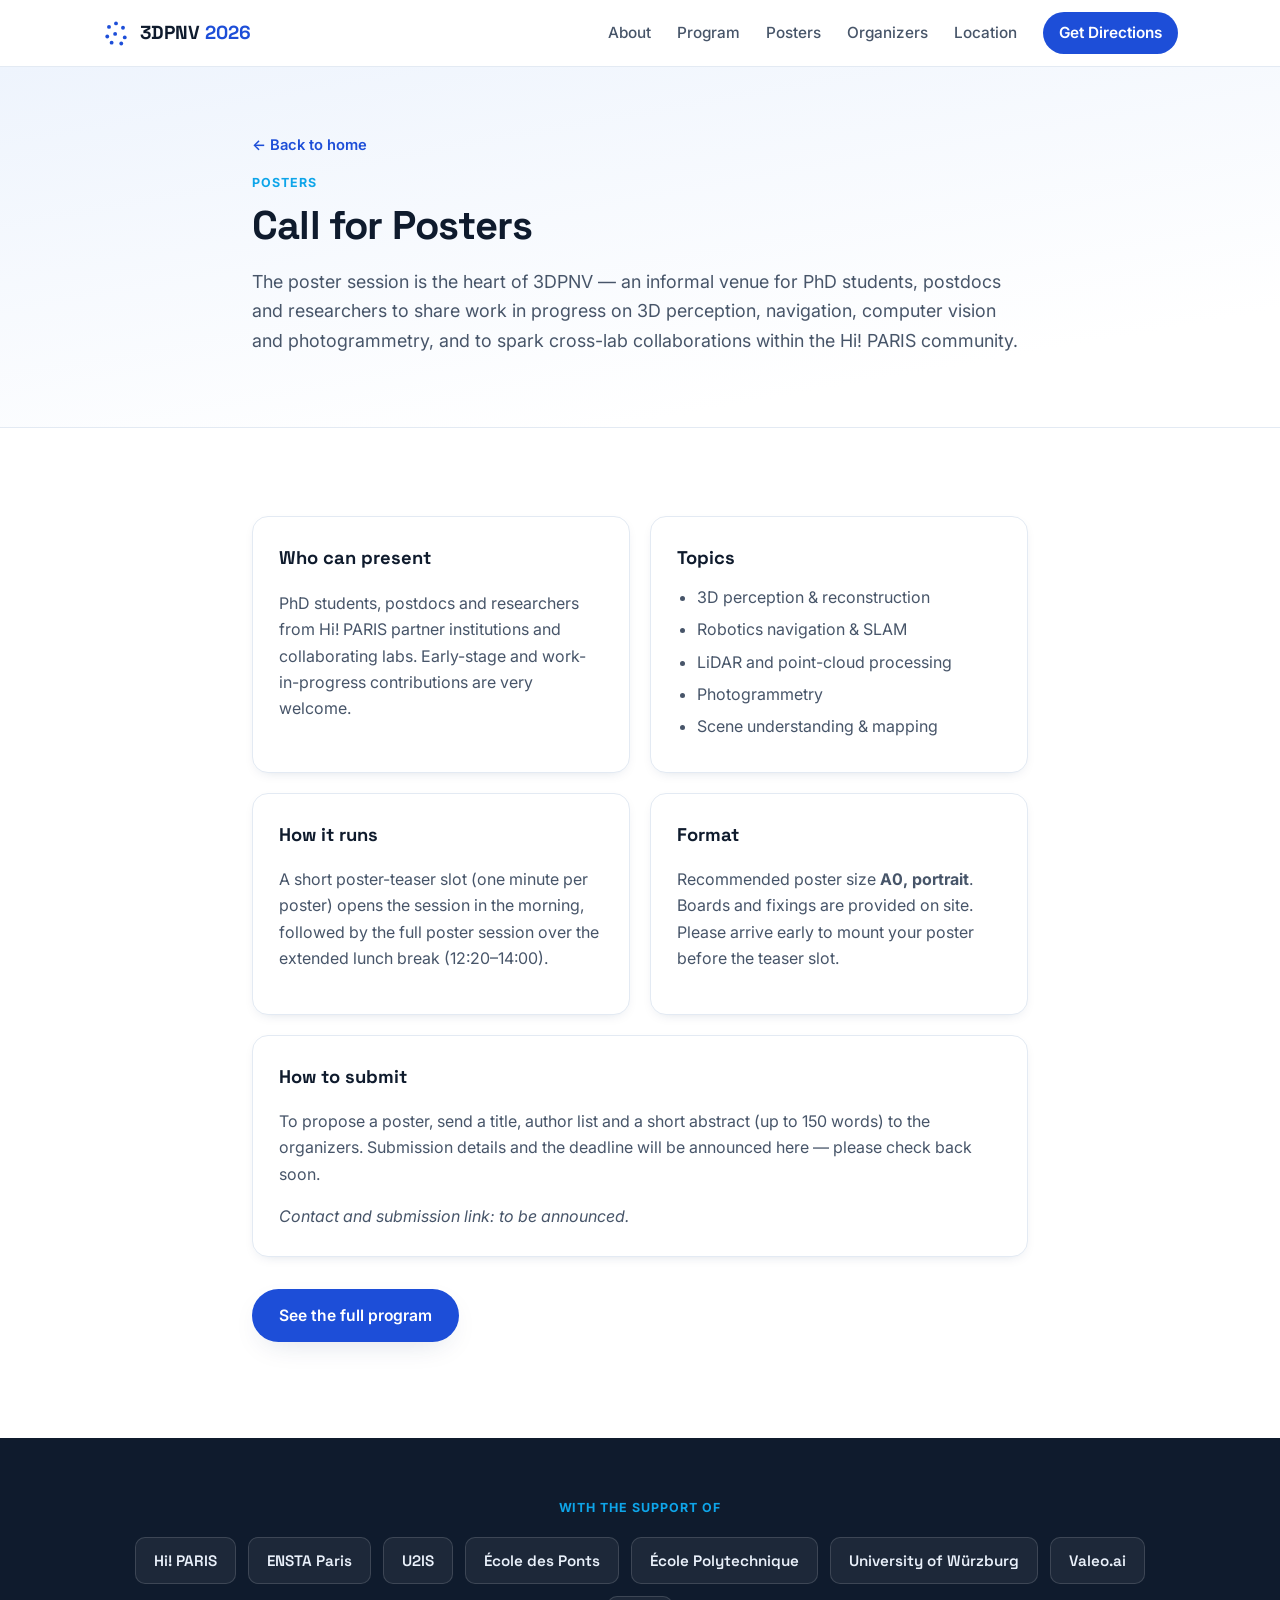
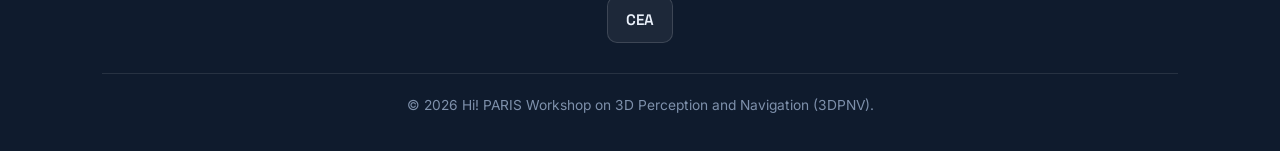
==== posters.html @ d4bc9b24 "first commit" ====
<!DOCTYPE html>
<html lang="en">
<head>
  <meta charset="UTF-8" />
  <meta name="viewport" content="width=device-width, initial-scale=1.0" />
  <title>Posters — 3DPNV 2026</title>
  <meta name="description" content="Call for posters — Hi! PARIS 1st Workshop on 3D Perception and Navigation, ENSTA Paris, 1 September 2026." />
  <meta name="author" content="Lakshminarasimhan Srinivasan" />
  <link rel="icon" type="image/svg+xml" href="favicon.svg" />
  <link rel="preconnect" href="https://fonts.googleapis.com" />
  <link rel="preconnect" href="https://fonts.gstatic.com" crossorigin />
  <link href="https://fonts.googleapis.com/css2?family=Inter:wght@400;500;600;700;800&family=Space+Grotesk:wght@500;600;700&display=swap" rel="stylesheet" />
  <link rel="stylesheet" href="css/styles.css" />
</head>
<body>

  <!-- NAVBAR -->
  <header class="navbar" id="top">
    <div class="container nav-inner">
      <a href="index.html" class="brand">
        <span class="brand-mark" aria-hidden="true">
          <svg viewBox="0 0 32 32" width="28" height="28" fill="none">
            <circle cx="8" cy="9" r="2.2" /><circle cx="16" cy="5" r="2.2" /><circle cx="24" cy="10" r="2.2" />
            <circle cx="6" cy="20" r="2.2" /><circle cx="15" cy="17" r="2.2" /><circle cx="26" cy="21" r="2.2" />
            <circle cx="11" cy="27" r="2.2" /><circle cx="22" cy="28" r="2.2" />
          </svg>
        </span>
        <span class="brand-text">3DPNV<span class="brand-year">&nbsp;2026</span></span>
      </a>
      <nav class="nav-links" id="navLinks" aria-label="Primary">
        <a href="index.html#about">About</a>
        <a href="index.html#schedule">Program</a>
        <a href="posters.html">Posters</a>
        <a href="index.html#organizers">Organizers</a>
        <a href="index.html#location">Location</a>
        <a href="index.html#location" class="nav-cta">Get Directions</a>
      </nav>
      <button class="nav-toggle" id="navToggle" aria-label="Toggle menu" aria-expanded="false" aria-controls="navLinks">
        <span></span><span></span><span></span>
      </button>
    </div>
  </header>

  <!-- HERO -->
  <section class="subpage-hero">
    <div class="container narrow">
      <a href="index.html" class="back-link">← Back to home</a>
      <p class="kicker">Posters</p>
      <h1 class="section-title">Call for Posters</h1>
      <p class="lead">
        The poster session is the heart of 3DPNV — an informal venue for PhD students, postdocs and researchers
        to share work in progress on 3D perception, navigation, computer vision and photogrammetry, and to spark
        cross-lab collaborations within the Hi! PARIS community.
      </p>
    </div>
  </section>

  <!-- DETAILS -->
  <section class="section">
    <div class="container narrow">
      <div class="info-grid">
        <div class="info-card">
          <h3>Who can present</h3>
          <p>PhD students, postdocs and researchers from Hi! PARIS partner institutions and collaborating labs.
             Early-stage and work-in-progress contributions are very welcome.</p>
        </div>
        <div class="info-card">
          <h3>Topics</h3>
          <ul>
            <li>3D perception &amp; reconstruction</li>
            <li>Robotics navigation &amp; SLAM</li>
            <li>LiDAR and point-cloud processing</li>
            <li>Photogrammetry</li>
            <li>Scene understanding &amp; mapping</li>
          </ul>
        </div>
        <div class="info-card">
          <h3>How it runs</h3>
          <p>A short poster-teaser slot (one minute per poster) opens the session in the morning, followed by the
             full poster session over the extended lunch break (12:20–14:00).</p>
        </div>
        <div class="info-card">
          <h3>Format</h3>
          <p>Recommended poster size <strong>A0, portrait</strong>. Boards and fixings are provided on site.
             Please arrive early to mount your poster before the teaser slot.</p>
        </div>
      </div>

      <div class="info-card" style="margin-top:20px">
        <h3>How to submit</h3>
        <p>To propose a poster, send a title, author list and a short abstract (up to 150 words) to the organizers.
           Submission details and the deadline will be announced here — please check back soon.</p>
        <p style="margin-bottom:0"><em>Contact and submission link: to be announced.</em></p>
      </div>

      <p style="margin-top:32px"><a href="index.html#schedule" class="btn btn-primary">See the full program</a></p>
    </div>
  </section>

  <!-- FOOTER -->
  <footer class="footer">
    <div class="container">
      <p class="kicker center">With the support of</p>
      <div class="partners">
        <span class="partner">Hi! PARIS</span>
        <span class="partner">ENSTA Paris</span>
        <span class="partner">U2IS</span>
        <span class="partner">École des Ponts</span>
        <span class="partner">École Polytechnique</span>
        <span class="partner">University of Würzburg</span>
        <span class="partner">Valeo.ai</span>
        <span class="partner">CEA</span>
      </div>
      <p class="copyright">© 2026 Hi! PARIS Workshop on 3D Perception and Navigation (3DPNV).</p>
    </div>
  </footer>

  <script src="js/main.js"></script>
</body>
</html>
---- css/styles.css ----
/* ============================================================
   3DPNV 2026 — Hi! PARIS Workshop on 3D Perception and Navigation
   Light & modern theme
   ============================================================ */

:root {
  --bg: #ffffff;
  --bg-alt: #f5f8fc;
  --bg-hero: #eef4fd;
  --ink: #0f1b2d;
  --ink-soft: #475569;
  --ink-faint: #7c8aa0;
  --line: #e3eaf3;
  --brand: #1d4ed8;
  --brand-dark: #1736a8;
  --brand-soft: #e7efff;
  --accent: #0ea5e9;
  --accent-2: #06b6d4;
  --ok: #0f9d58;
  --ok-bg: #e6f6ee;
  --warn: #b7791f;
  --warn-bg: #fdf3e2;
  --tba: #6b7280;
  --tba-bg: #eef1f5;
  --radius: 16px;
  --radius-sm: 10px;
  --shadow: 0 10px 30px -12px rgba(16, 42, 92, 0.18);
  --shadow-sm: 0 4px 14px -8px rgba(16, 42, 92, 0.25);
  --maxw: 1120px;
  --font: "Inter", system-ui, -apple-system, Segoe UI, Roboto, Helvetica, Arial, sans-serif;
  --display: "Space Grotesk", var(--font);
}

* { box-sizing: border-box; }

html { scroll-behavior: smooth; scroll-padding-top: 80px; }

body {
  margin: 0;
  font-family: var(--font);
  color: var(--ink);
  background: var(--bg);
  line-height: 1.65;
  -webkit-font-smoothing: antialiased;
  text-rendering: optimizeLegibility;
}

a { color: var(--brand); text-decoration: none; }
a:hover { text-decoration: underline; }

.container { width: 100%; max-width: var(--maxw); margin: 0 auto; padding: 0 22px; }
.narrow { max-width: 820px; }
.center { text-align: center; }

img, svg, iframe { max-width: 100%; }

/* ---------------- Navbar ---------------- */
.navbar {
  position: sticky; top: 0; z-index: 60;
  background: rgba(255, 255, 255, 0.85);
  backdrop-filter: saturate(160%) blur(10px);
  border-bottom: 1px solid var(--line);
}
.nav-inner { display: flex; align-items: center; justify-content: space-between; height: 66px; }

.brand { display: flex; align-items: center; gap: 10px; font-family: var(--display); font-weight: 700; font-size: 1.18rem; color: var(--ink); }
.brand:hover { text-decoration: none; }
.brand-mark svg circle { fill: var(--brand); }
.brand-mark { display: inline-flex; }
.brand-year { color: var(--brand); }

.nav-links { display: flex; align-items: center; gap: 26px; }
.nav-links a { color: var(--ink-soft); font-weight: 500; font-size: 0.96rem; }
.nav-links a:hover { color: var(--brand); text-decoration: none; }
.nav-cta {
  background: var(--brand); color: #fff !important; padding: 8px 16px;
  border-radius: 999px; font-weight: 600 !important;
}
.nav-cta:hover { background: var(--brand-dark); }

.nav-toggle { display: none; flex-direction: column; gap: 5px; background: none; border: 0; cursor: pointer; padding: 8px; }
.nav-toggle span { width: 24px; height: 2px; background: var(--ink); border-radius: 2px; transition: 0.25s; }
.nav-toggle.open span:nth-child(1) { transform: translateY(7px) rotate(45deg); }
.nav-toggle.open span:nth-child(2) { opacity: 0; }
.nav-toggle.open span:nth-child(3) { transform: translateY(-7px) rotate(-45deg); }

/* ---------------- Hero ---------------- */
.hero {
  position: relative; overflow: hidden;
  background: linear-gradient(170deg, var(--bg-hero) 0%, #ffffff 70%);
  padding: 92px 0 84px;
  border-bottom: 1px solid var(--line);
}
.hero-bg { position: absolute; inset: 0; pointer-events: none; }
.hero-bg .dots { width: 100%; height: 100%; opacity: 0.5; }
.hero-bg .dots circle { fill: var(--brand); }
.hero-bg .dots line { stroke: var(--accent); stroke-width: 0.6; }

.hero-inner { position: relative; z-index: 2; max-width: 880px; }
.hero-eyebrow {
  display: inline-block; margin: 0 0 14px; font-weight: 600; letter-spacing: 0.06em;
  text-transform: uppercase; font-size: 0.8rem; color: var(--brand);
  background: var(--brand-soft); padding: 6px 14px; border-radius: 999px;
}
.hero-title {
  font-family: var(--display); font-weight: 700; line-height: 1.05;
  font-size: clamp(2.3rem, 6vw, 4rem); margin: 0 0 18px; letter-spacing: -0.02em;
}
.hero-title .grad {
  background: linear-gradient(100deg, var(--brand), var(--accent-2));
  -webkit-background-clip: text; background-clip: text; color: transparent;
}
.hero-sub { font-size: clamp(1.05rem, 2.3vw, 1.3rem); color: var(--ink-soft); margin: 0 0 28px; max-width: 620px; }

.hero-meta { display: flex; flex-wrap: wrap; gap: 12px; margin-bottom: 30px; }
.meta-pill {
  display: inline-flex; align-items: center; gap: 9px;
  background: #fff; border: 1px solid var(--line); border-radius: 999px;
  padding: 9px 16px; font-weight: 600; font-size: 0.95rem; box-shadow: var(--shadow-sm);
}
.meta-pill svg { fill: none; stroke: var(--brand); stroke-width: 2; stroke-linecap: round; stroke-linejoin: round; }

.hero-actions { display: flex; flex-wrap: wrap; gap: 14px; }

/* ---------------- Buttons ---------------- */
.btn {
  display: inline-flex; align-items: center; justify-content: center;
  padding: 13px 26px; border-radius: 999px; font-weight: 600; font-size: 0.98rem;
  cursor: pointer; transition: transform 0.15s ease, box-shadow 0.2s ease, background 0.2s ease;
  border: 1px solid transparent;
}
.btn:hover { text-decoration: none; transform: translateY(-2px); }
.btn-primary { background: var(--brand); color: #fff; box-shadow: var(--shadow); }
.btn-primary:hover { background: var(--brand-dark); }
.btn-ghost { background: #fff; color: var(--brand); border-color: #c9d8f5; }
.btn-ghost:hover { border-color: var(--brand); background: var(--brand-soft); }

/* ---------------- Sections ---------------- */
.section { padding: 80px 0; }
.section-alt { background: var(--bg-alt); border-top: 1px solid var(--line); border-bottom: 1px solid var(--line); }

.kicker {
  margin: 0 0 10px; font-weight: 700; letter-spacing: 0.08em; text-transform: uppercase;
  font-size: 0.78rem; color: var(--accent);
}
.kicker.center { text-align: center; }
.section-title {
  font-family: var(--display); font-weight: 700; letter-spacing: -0.02em;
  font-size: clamp(1.7rem, 3.6vw, 2.5rem); margin: 0 0 18px; line-height: 1.12;
}
.section-note { color: var(--ink-faint); margin: -6px 0 26px; font-size: 0.96rem; }
.lead { font-size: 1.12rem; color: var(--ink-soft); margin: 0 0 24px; }
.lead strong { color: var(--ink); }

/* ---------------- About ---------------- */
.chips { display: flex; flex-wrap: wrap; gap: 10px; margin-bottom: 40px; }
.chip {
  background: var(--brand-soft); color: var(--brand-dark); font-weight: 600; font-size: 0.9rem;
  padding: 7px 15px; border-radius: 999px; border: 1px solid #d4e2ff;
}

.facts { display: grid; grid-template-columns: repeat(4, 1fr); gap: 18px; }
.fact {
  background: #fff; border: 1px solid var(--line); border-radius: var(--radius);
  padding: 24px 18px; text-align: center; box-shadow: var(--shadow-sm);
}
.fact-num {
  display: block; font-family: var(--display); font-weight: 700; font-size: 2.4rem;
  color: var(--brand); line-height: 1;
}
.fact-label { display: block; margin-top: 8px; color: var(--ink-soft); font-size: 0.92rem; }

/* ---------------- Schedule ---------------- */
.sched-tabs { display: inline-flex; gap: 6px; background: #fff; border: 1px solid var(--line); border-radius: 999px; padding: 5px; margin-bottom: 34px; box-shadow: var(--shadow-sm); flex-wrap: wrap; }
.tab {
  border: 0; background: none; cursor: pointer; font-family: var(--font);
  font-weight: 600; font-size: 0.95rem; color: var(--ink-soft);
  padding: 10px 20px; border-radius: 999px; transition: 0.2s;
}
.tab.active { background: var(--brand); color: #fff; }

.sched-panel { animation: fade 0.35s ease; }
.sched-panel[hidden] { display: none; }
@keyframes fade { from { opacity: 0; transform: translateY(6px); } to { opacity: 1; transform: none; } }

.session-label {
  font-family: var(--display); font-weight: 600; color: var(--ink-faint);
  text-transform: uppercase; letter-spacing: 0.1em; font-size: 0.78rem;
  margin: 22px 0 8px; padding-left: 4px;
}

.timeline { display: flex; flex-direction: column; gap: 12px; }
.t-item {
  display: grid; grid-template-columns: 130px 1fr; gap: 18px; align-items: start;
  background: #fff; border: 1px solid var(--line); border-left: 4px solid var(--line);
  border-radius: var(--radius-sm); padding: 16px 20px; box-shadow: var(--shadow-sm);
  transition: transform 0.15s ease, box-shadow 0.2s ease;
}
.t-item:hover { transform: translateX(3px); box-shadow: var(--shadow); }
.t-time { font-weight: 700; color: var(--ink); font-variant-numeric: tabular-nums; font-size: 1.02rem; }
.t-time span { display: block; color: var(--ink-faint); font-weight: 500; font-size: 0.86rem; }
.t-title { margin: 0; font-size: 1.08rem; font-weight: 600; }
.t-meta { margin: 4px 0 0; color: var(--ink-soft); font-size: 0.94rem; }
.t-tags { display: flex; flex-wrap: wrap; gap: 7px; margin-bottom: 6px; }

.tag {
  font-size: 0.72rem; font-weight: 700; text-transform: uppercase; letter-spacing: 0.04em;
  padding: 3px 9px; border-radius: 6px; background: var(--tba-bg); color: var(--tba);
}
.tag-keynote { background: var(--brand-soft); color: var(--brand-dark); }
.tag-poster { background: #efe7fb; color: #6b21a8; }
.tag-ok { background: var(--ok-bg); color: var(--ok); }
.tag-tbc { background: var(--warn-bg); color: var(--warn); }
.tag-tba { background: var(--tba-bg); color: var(--tba); }

.type-keynote { border-left-color: var(--brand); }
.type-talk { border-left-color: var(--accent); }
.type-poster { border-left-color: #8b5cf6; }
.type-break { border-left-color: var(--line); background: var(--bg-alt); }
.type-break .t-title { color: var(--ink-soft); font-weight: 600; }
.type-open, .type-close { border-left-color: var(--ink); }

/* ---------------- Organizers ---------------- */
.org-grid { display: grid; grid-template-columns: repeat(3, 1fr); gap: 20px; }
.org-card {
  background: #fff; border: 1px solid var(--line); border-radius: var(--radius);
  padding: 26px 22px; box-shadow: var(--shadow-sm); transition: transform 0.15s ease, box-shadow 0.2s ease;
}
.org-card:hover { transform: translateY(-4px); box-shadow: var(--shadow); }
.org-card h3 { margin: 14px 0 6px; font-size: 1.12rem; }
.org-card p { margin: 0; color: var(--ink-soft); font-size: 0.94rem; }
.avatar {
  display: inline-flex; align-items: center; justify-content: center;
  width: 54px; height: 54px; border-radius: 50%; font-family: var(--display);
  font-weight: 700; font-size: 1.15rem; color: #fff;
  background: linear-gradient(135deg, var(--brand), var(--accent-2));
}

/* ---------------- Location ---------------- */
.loc-grid { display: grid; grid-template-columns: 1.4fr 1fr; gap: 28px; align-items: stretch; }
.loc-map { border-radius: var(--radius); overflow: hidden; border: 1px solid var(--line); box-shadow: var(--shadow); min-height: 360px; }
.loc-map iframe { width: 100%; height: 100%; min-height: 360px; border: 0; display: block; }
.loc-info { background: #fff; border: 1px solid var(--line); border-radius: var(--radius); padding: 28px; box-shadow: var(--shadow-sm); }
.loc-info h3 { margin: 0 0 8px; font-size: 1.3rem; font-family: var(--display); }
.loc-info h4 { margin: 22px 0 6px; font-size: 1rem; }
.loc-addr { color: var(--ink-soft); margin: 0; }
.loc-info p { color: var(--ink-soft); }

/* ---------------- Footer ---------------- */
.footer { background: var(--ink); color: #cdd8e8; padding: 60px 0 34px; }
.footer .kicker { color: var(--accent); }
.partners { display: flex; flex-wrap: wrap; justify-content: center; gap: 12px; margin: 18px 0 30px; }
.partner {
  font-family: var(--display); font-weight: 600; font-size: 0.95rem; color: #eaf1fb;
  background: rgba(255, 255, 255, 0.06); border: 1px solid rgba(255, 255, 255, 0.14);
  padding: 10px 18px; border-radius: 10px;
}
.ack { max-width: 720px; margin: 0 auto 24px; text-align: center; color: #9fb0c9; font-size: 0.95rem; }
.ack strong { color: #fff; }
.copyright { text-align: center; color: #7e90ab; font-size: 0.86rem; margin: 0; padding-top: 20px; border-top: 1px solid rgba(255, 255, 255, 0.1); }

/* ---------------- Posters page ---------------- */
.subpage-hero { background: linear-gradient(170deg, var(--bg-hero), #fff 80%); padding: 64px 0 48px; border-bottom: 1px solid var(--line); }
.back-link { display: inline-flex; align-items: center; gap: 6px; font-weight: 600; font-size: 0.92rem; margin-bottom: 16px; }
.info-grid { display: grid; grid-template-columns: repeat(2, 1fr); gap: 20px; margin-top: 8px; }
.info-card { background: #fff; border: 1px solid var(--line); border-radius: var(--radius); padding: 26px; box-shadow: var(--shadow-sm); }
.info-card h3 { margin: 0 0 10px; font-family: var(--display); font-size: 1.15rem; }
.info-card p, .info-card li { color: var(--ink-soft); }
.info-card ul { margin: 0; padding-left: 20px; }
.info-card li { margin-bottom: 6px; }

/* ---------------- Responsive ---------------- */
@media (max-width: 860px) {
  .org-grid { grid-template-columns: repeat(2, 1fr); }
  .loc-grid { grid-template-columns: 1fr; }
  .facts { grid-template-columns: repeat(2, 1fr); }
  .info-grid { grid-template-columns: 1fr; }
}

@media (max-width: 720px) {
  .nav-links {
    position: fixed; inset: 66px 0 auto 0; flex-direction: column; align-items: flex-start;
    gap: 0; background: #fff; border-bottom: 1px solid var(--line);
    padding: 8px 22px 18px; transform: translateY(-130%); transition: transform 0.3s ease;
    box-shadow: var(--shadow); max-height: calc(100vh - 66px); overflow-y: auto;
  }
  .nav-links.open { transform: translateY(0); }
  .nav-links a { width: 100%; padding: 13px 0; border-bottom: 1px solid var(--line); }
  .nav-cta { width: 100%; text-align: center; margin-top: 12px; padding: 12px; }
  .nav-cta, .nav-links a:last-child { border-bottom: 0; }
  .nav-toggle { display: flex; }
}

@media (max-width: 520px) {
  .section { padding: 56px 0; }
  .hero { padding: 64px 0 56px; }
  .facts { grid-template-columns: 1fr 1fr; }
  .org-grid { grid-template-columns: 1fr; }
  .t-item { grid-template-columns: 1fr; gap: 8px; }
  .t-time span { display: inline; }
  .btn { width: 100%; }
  .hero-actions { width: 100%; }
}

@media (prefers-reduced-motion: reduce) {
  * { animation: none !important; scroll-behavior: auto !important; transition: none !important; }
}
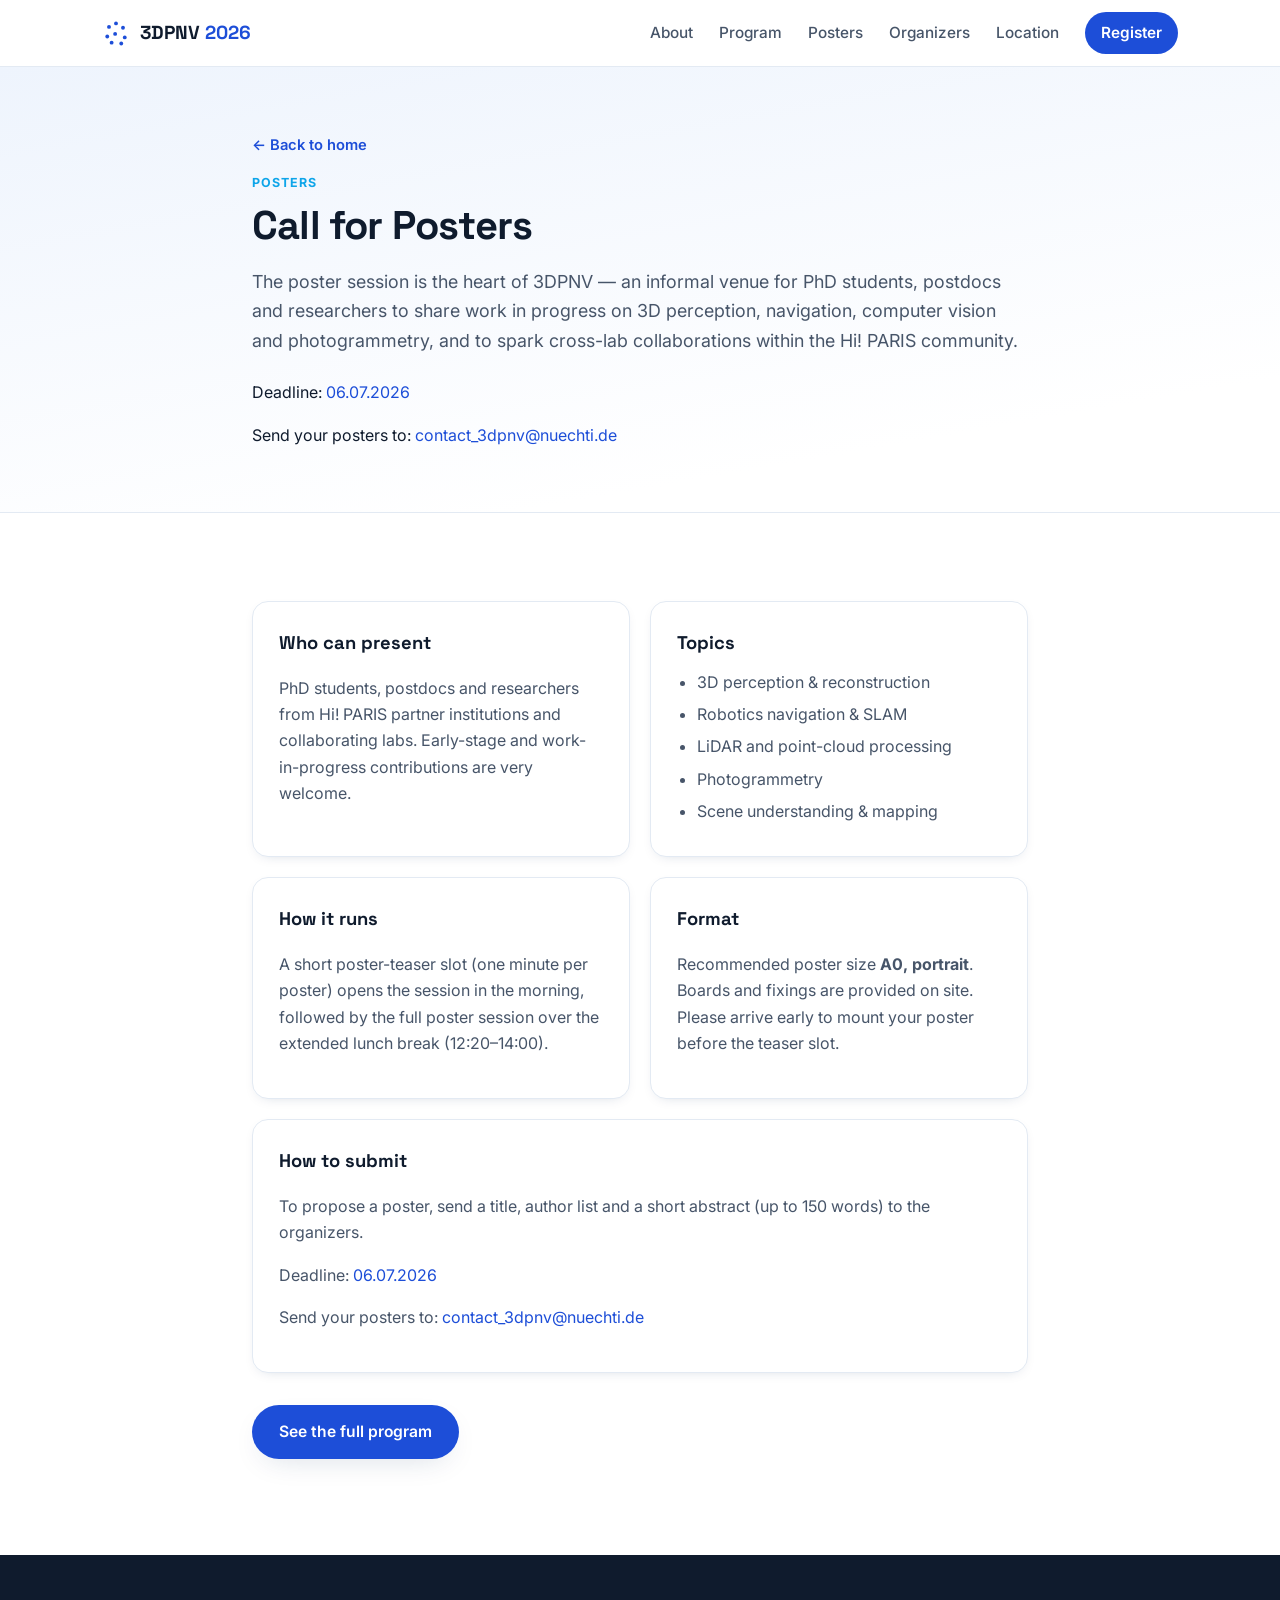
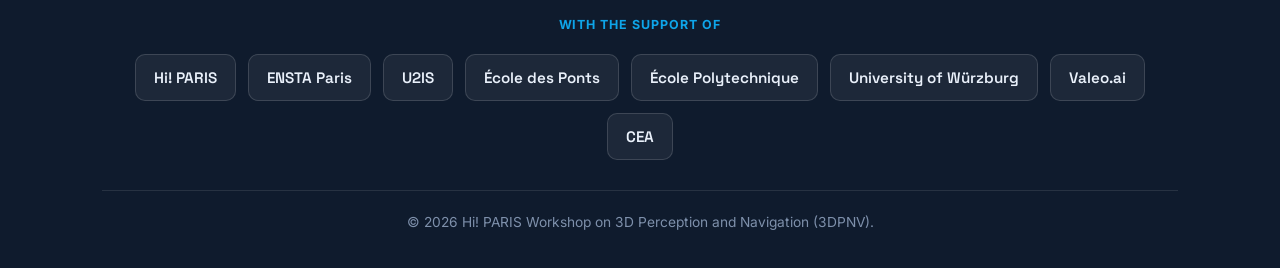
==== commit 9181a70f: "register button, deadlines, poster-email (email AN)" ====
--- a/posters.html
+++ b/posters.html
@@ -17,7 +17,7 @@
   <!-- NAVBAR -->
   <header class="navbar" id="top">
     <div class="container nav-inner">
-      <a href="index.html" class="brand">
+      <a href="index.html#top" class="brand">
         <span class="brand-mark" aria-hidden="true">
           <svg viewBox="0 0 32 32" width="28" height="28" fill="none">
             <circle cx="8" cy="9" r="2.2" /><circle cx="16" cy="5" r="2.2" /><circle cx="24" cy="10" r="2.2" />
@@ -33,7 +33,7 @@
         <a href="posters.html">Posters</a>
         <a href="index.html#organizers">Organizers</a>
         <a href="index.html#location">Location</a>
-        <a href="index.html#location" class="nav-cta">Get Directions</a>
+        <a href="https://www.eventbrite.de/e/hi-paris-1st-workshop-on-3d-perception-and-navigation-tickets-1991779590372" class="nav-cta">Register</a>
       </nav>
       <button class="nav-toggle" id="navToggle" aria-label="Toggle menu" aria-expanded="false" aria-controls="navLinks">
         <span></span><span></span><span></span>
@@ -52,6 +52,9 @@
         to share work in progress on 3D perception, navigation, computer vision and photogrammetry, and to spark
         cross-lab collaborations within the Hi! PARIS community.
       </p>
+      <p>  <span class="brand-text">Deadline:<span class="brand-year">&nbsp;06.07.2026</span> </span> </p>
+      <p>  <span class="brand-text">Send your posters to:<span class="brand-year">&nbsp;contact_3dpnv@nuechti.de</span> </span> </p>
+      
     </div>
   </section>
 
@@ -89,8 +92,9 @@
       <div class="info-card" style="margin-top:20px">
         <h3>How to submit</h3>
         <p>To propose a poster, send a title, author list and a short abstract (up to 150 words) to the organizers.
-           Submission details and the deadline will be announced here — please check back soon.</p>
-        <p style="margin-bottom:0"><em>Contact and submission link: to be announced.</em></p>
+        <p>  <span class="brand-text">Deadline:<span class="brand-year">&nbsp;06.07.2026</span> </span> </p>
+      <p>  <span class="brand-text">Send your posters to:<span class="brand-year">&nbsp;contact_3dpnv@nuechti.de</span> </span> </p>   
+        
       </div>
 
       <p style="margin-top:32px"><a href="index.html#schedule" class="btn btn-primary">See the full program</a></p>
